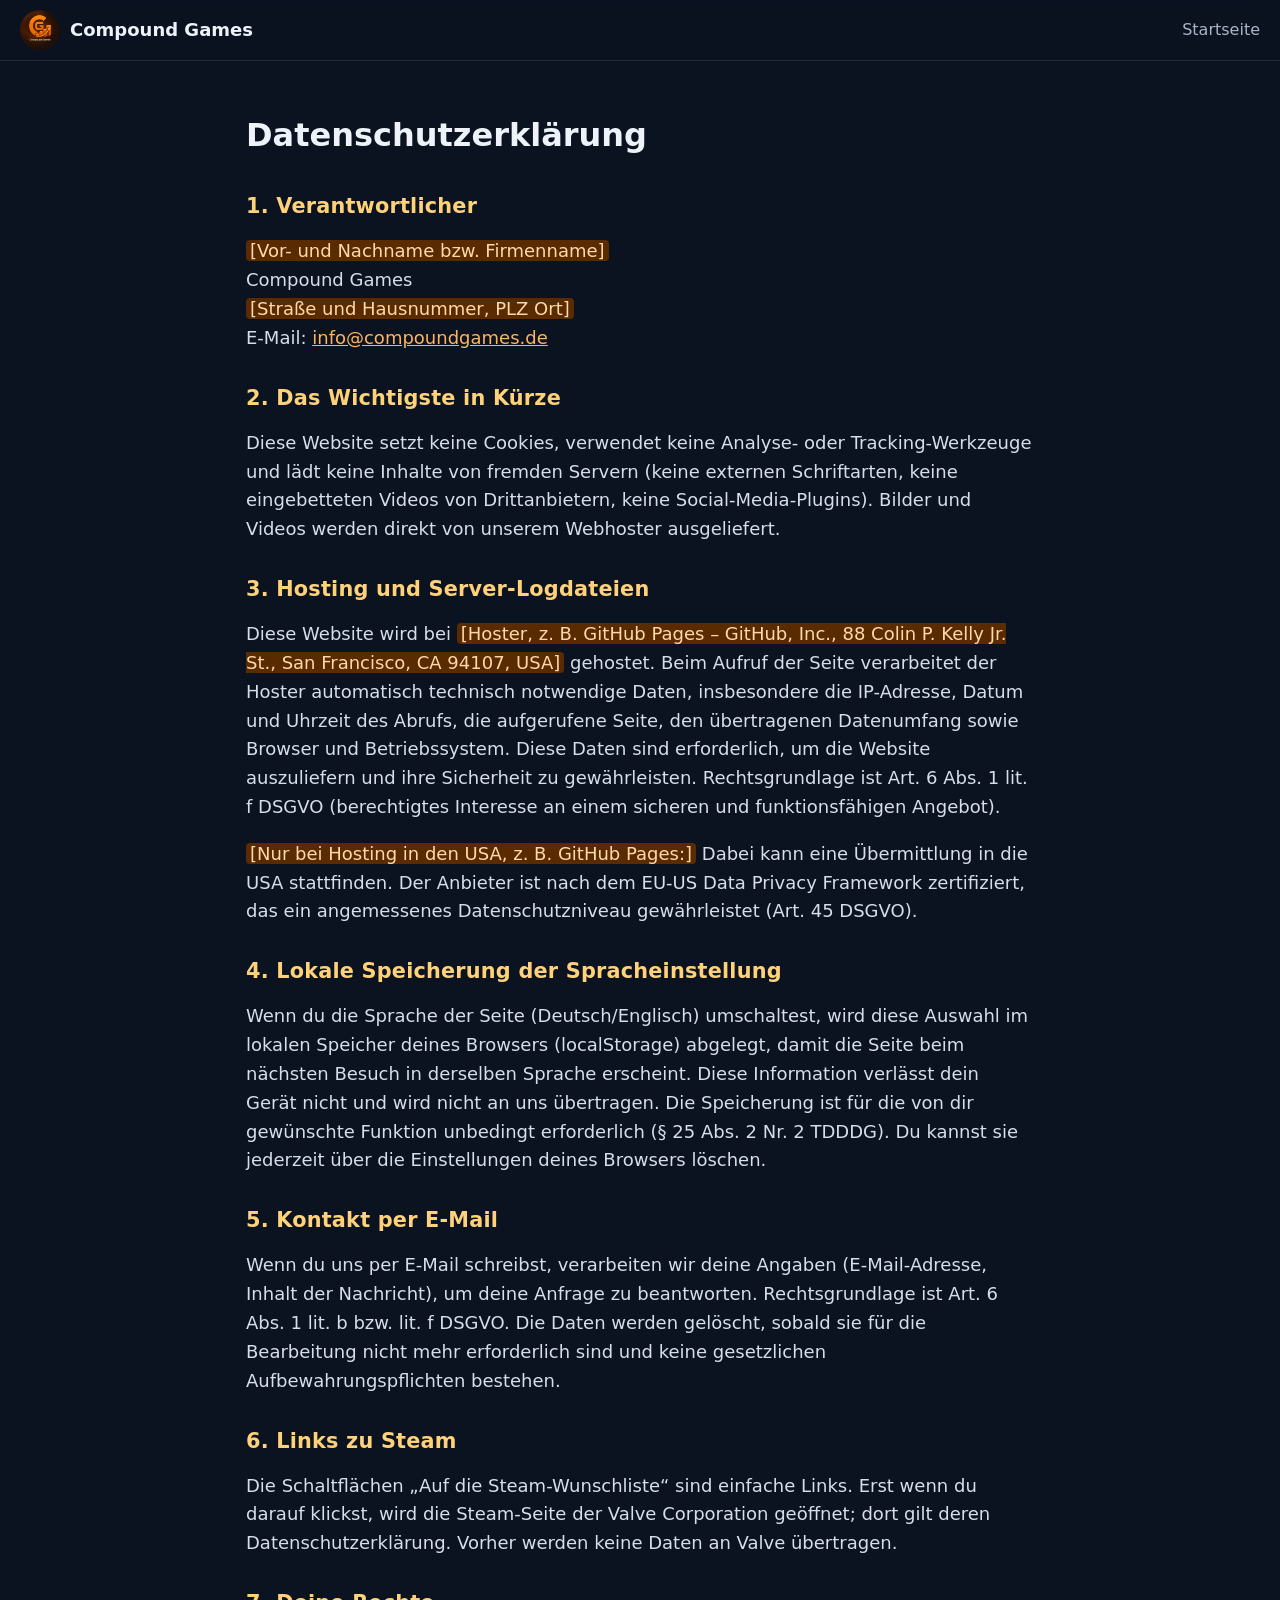
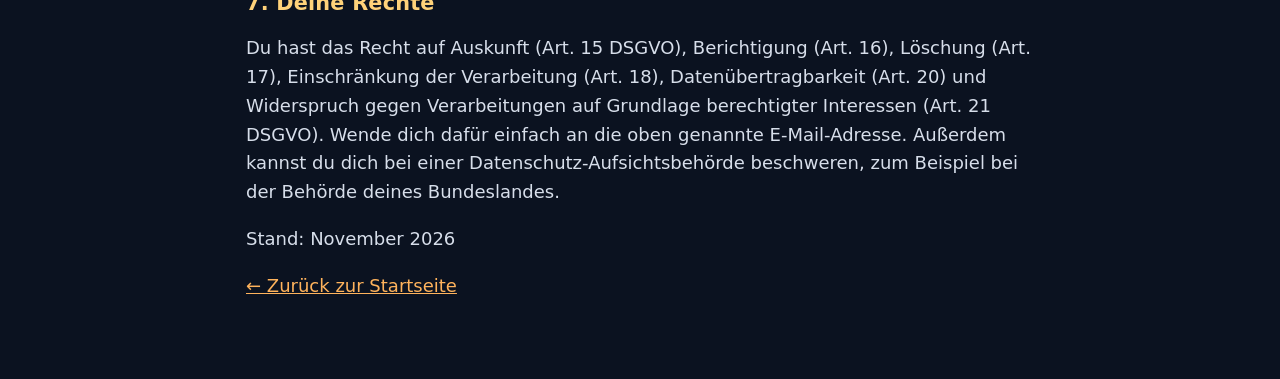
==== datenschutz.html @ 683b32e6 "Webseite compoundgames.de: Startseite Chop Till Spring, Impressum, Datenschutz Co-Authored-By: Claud" ====
<!doctype html>
<html lang="de">
<head>
<meta charset="utf-8">
<meta name="viewport" content="width=device-width, initial-scale=1">
<title>Datenschutz – Compound Games</title>
<meta name="robots" content="noindex">
<link rel="icon" type="image/png" href="img/favicon.png">
<link rel="stylesheet" href="style.css">
</head>
<body>
<header class="topbar">
  <a class="brand" href="index.html"><img src="img/studio_logo.webp" alt="" width="40" height="40"><span>Compound Games</span></a>
  <nav><a href="index.html">Startseite</a></nav>
</header>
<main class="legal">
  <h1>Datenschutzerklärung</h1>

  <h2>1. Verantwortlicher</h2>
  <p>
    <span class="todo">[Vor- und Nachname bzw. Firmenname]</span><br>
    Compound Games<br>
    <span class="todo">[Straße und Hausnummer, PLZ Ort]</span><br>
    E-Mail: <a href="mailto:info@compoundgames.de">info@compoundgames.de</a>
  </p>

  <h2>2. Das Wichtigste in Kürze</h2>
  <p>Diese Website setzt keine Cookies, verwendet keine Analyse- oder Tracking-Werkzeuge und lädt keine Inhalte von fremden Servern (keine externen Schriftarten, keine eingebetteten Videos von Drittanbietern, keine Social-Media-Plugins). Bilder und Videos werden direkt von unserem Webhoster ausgeliefert.</p>

  <h2>3. Hosting und Server-Logdateien</h2>
  <p>Diese Website wird bei <span class="todo">[Hoster, z. B. GitHub Pages – GitHub, Inc., 88 Colin P. Kelly Jr. St., San Francisco, CA 94107, USA]</span> gehostet. Beim Aufruf der Seite verarbeitet der Hoster automatisch technisch notwendige Daten, insbesondere die IP-Adresse, Datum und Uhrzeit des Abrufs, die aufgerufene Seite, den übertragenen Datenumfang sowie Browser und Betriebssystem. Diese Daten sind erforderlich, um die Website auszuliefern und ihre Sicherheit zu gewährleisten. Rechtsgrundlage ist Art. 6 Abs. 1 lit. f DSGVO (berechtigtes Interesse an einem sicheren und funktionsfähigen Angebot).</p>
  <p><span class="todo">[Nur bei Hosting in den USA, z. B. GitHub Pages:]</span> Dabei kann eine Übermittlung in die USA stattfinden. Der Anbieter ist nach dem EU-US Data Privacy Framework zertifiziert, das ein angemessenes Datenschutzniveau gewährleistet (Art. 45 DSGVO).</p>

  <h2>4. Lokale Speicherung der Spracheinstellung</h2>
  <p>Wenn du die Sprache der Seite (Deutsch/Englisch) umschaltest, wird diese Auswahl im lokalen Speicher deines Browsers (localStorage) abgelegt, damit die Seite beim nächsten Besuch in derselben Sprache erscheint. Diese Information verlässt dein Gerät nicht und wird nicht an uns übertragen. Die Speicherung ist für die von dir gewünschte Funktion unbedingt erforderlich (§ 25 Abs. 2 Nr. 2 TDDDG). Du kannst sie jederzeit über die Einstellungen deines Browsers löschen.</p>

  <h2>5. Kontakt per E-Mail</h2>
  <p>Wenn du uns per E-Mail schreibst, verarbeiten wir deine Angaben (E-Mail-Adresse, Inhalt der Nachricht), um deine Anfrage zu beantworten. Rechtsgrundlage ist Art. 6 Abs. 1 lit. b bzw. lit. f DSGVO. Die Daten werden gelöscht, sobald sie für die Bearbeitung nicht mehr erforderlich sind und keine gesetzlichen Aufbewahrungspflichten bestehen.</p>

  <h2>6. Links zu Steam</h2>
  <p>Die Schaltflächen „Auf die Steam-Wunschliste“ sind einfache Links. Erst wenn du darauf klickst, wird die Steam-Seite der Valve Corporation geöffnet; dort gilt deren Datenschutzerklärung. Vorher werden keine Daten an Valve übertragen.</p>

  <h2>7. Deine Rechte</h2>
  <p>Du hast das Recht auf Auskunft (Art. 15 DSGVO), Berichtigung (Art. 16), Löschung (Art. 17), Einschränkung der Verarbeitung (Art. 18), Datenübertragbarkeit (Art. 20) und Widerspruch gegen Verarbeitungen auf Grundlage berechtigter Interessen (Art. 21 DSGVO). Wende dich dafür einfach an die oben genannte E-Mail-Adresse. Außerdem kannst du dich bei einer Datenschutz-Aufsichtsbehörde beschweren, zum Beispiel bei der Behörde deines Bundeslandes.</p>

  <p>Stand: November 2026</p>
  <p><a href="index.html">← Zurück zur Startseite</a></p>
</main>
</body>
</html>
---- style.css ----
/* Chop Till Spring / Compound Games – keine externen Schriften oder Dienste (DSGVO-freundlich) */
:root {
  --night: #0b1220;
  --night-2: #121c30;
  --panel: #18233a;
  --line: rgba(255, 255, 255, 0.10);
  --snow: #eef3fa;
  --muted: #aab6c8;
  --ember: #ff8a1f;
  --ember-2: #ffb35c;
  --gold: #ffd27a;
  --radius: 14px;
  --font: "Segoe UI", system-ui, -apple-system, "Helvetica Neue", Arial, sans-serif;
}

* { box-sizing: border-box; }
html { scroll-behavior: smooth; scroll-padding-top: 72px; }
body {
  margin: 0;
  background: var(--night);
  color: var(--snow);
  font-family: var(--font);
  font-size: 18px;
  line-height: 1.6;
  -webkit-font-smoothing: antialiased;
}
img { max-width: 100%; display: block; }
a { color: var(--ember-2); }
h2 { font-size: clamp(1.6rem, 3.2vw, 2.3rem); line-height: 1.2; margin: 0 0 .6em; letter-spacing: .01em; }
.wrap { max-width: 1160px; margin: 0 auto; padding: 0 16px; }
.center { text-align: center; }

/* Sprache: nur die gewaehlte anzeigen */
html[lang="de"] [lang="en"]:not(html),
html[lang="en"] [lang="de"]:not(html) { display: none !important; }

/* ---------- Kopfzeile ---------- */
.topbar {
  position: fixed; inset: 0 0 auto 0; z-index: 50;
  display: flex; align-items: center; gap: 24px;
  padding: 10px 20px;
  background: rgba(11, 18, 32, 0.78);
  backdrop-filter: blur(10px);
  border-bottom: 1px solid var(--line);
}
.brand { display: flex; align-items: center; gap: 10px; color: var(--snow); text-decoration: none; font-weight: 700; white-space: nowrap; }
.brand img { width: 40px; height: 40px; border-radius: 50%; }
.topbar nav { display: flex; gap: 22px; margin-left: auto; }
.topbar nav a { color: var(--muted); text-decoration: none; font-size: 16px; }
.topbar nav a:hover { color: var(--snow); }
.langswitch { display: flex; border: 1px solid var(--line); border-radius: 999px; overflow: hidden; }
.langswitch button {
  background: none; border: 0; color: var(--muted); font: inherit; font-size: 14px; font-weight: 700;
  padding: 5px 12px; cursor: pointer;
}
.langswitch button.on { background: var(--ember); color: #1d0e00; }

/* ---------- Kopfbild ---------- */
.hero {
  position: relative; min-height: 100vh; min-height: 100svh;
  display: grid; place-items: center; text-align: center;
  padding: 110px 16px 70px; overflow: hidden;
}
.hero-bg {
  position: absolute; inset: 0;
  background: url("img/hero.webp") center 40% / cover no-repeat;
}
.hero-bg::after {
  content: ""; position: absolute; inset: 0;
  background:
    radial-gradient(ellipse at 50% 45%, rgba(11,18,32,.25) 0%, rgba(11,18,32,.70) 70%),
    linear-gradient(to bottom, rgba(11,18,32,.35) 0%, rgba(11,18,32,0) 30%, rgba(11,18,32,.6) 75%, var(--night) 100%);
}
.hero-inner { position: relative; max-width: 860px; }
.game-logo { width: min(640px, 92%); margin: 0 auto 18px; filter: drop-shadow(0 10px 30px rgba(0,0,0,.6)); }
.tagline { font-size: clamp(1.05rem, 2.2vw, 1.3rem); margin: 0 auto 28px; max-width: 720px; text-shadow: 0 2px 12px rgba(0,0,0,.8); }
.cta { display: flex; gap: 14px; justify-content: center; flex-wrap: wrap; }
.soon { margin-top: 18px; color: var(--gold); font-size: 15px; text-shadow: 0 2px 10px rgba(0,0,0,.8); }

.btn {
  display: inline-block; padding: 14px 26px; border-radius: 999px;
  font-weight: 700; text-decoration: none; color: var(--snow);
  border: 2px solid rgba(255,255,255,.55); background: rgba(11,18,32,.45);
  transition: transform .15s, background .15s, box-shadow .15s;
}
.btn:hover { transform: translateY(-2px); background: rgba(11,18,32,.7); }
.btn.primary {
  border-color: transparent; color: #1d0e00;
  background: linear-gradient(180deg, var(--ember-2), var(--ember));
  box-shadow: 0 6px 24px rgba(255,138,31,.35);
}
.btn.primary:hover { box-shadow: 0 8px 32px rgba(255,138,31,.55); background: linear-gradient(180deg, #ffc47a, #ff9a3a); }

/* Schnee */
.snow, .snow::before, .snow::after {
  position: absolute; inset: -200px 0 0 0; pointer-events: none;
  background-image:
    radial-gradient(2px 2px at 20px 30px, #fff 50%, transparent 51%),
    radial-gradient(2px 2px at 120px 80px, #fff 50%, transparent 51%),
    radial-gradient(3px 3px at 200px 150px, rgba(255,255,255,.8) 50%, transparent 51%),
    radial-gradient(2px 2px at 60px 190px, #fff 50%, transparent 51%),
    radial-gradient(3px 3px at 170px 10px, rgba(255,255,255,.7) 50%, transparent 51%);
  background-size: 240px 220px;
  animation: snow 14s linear infinite;
  opacity: .6;
}
.snow::before { content: ""; background-size: 320px 300px; animation-duration: 22s; opacity: .5; }
.snow::after { content: ""; background-size: 180px 170px; animation-duration: 10s; opacity: .35; }
@keyframes snow { to { transform: translateY(220px); } }
@media (prefers-reduced-motion: reduce) { .snow, .snow::before, .snow::after { animation: none; } html { scroll-behavior: auto; } }

/* ---------- Geschichte ---------- */
section { padding: 80px 0; }
.story .wrap { display: grid; grid-template-columns: repeat(3, 1fr); gap: 28px; }
.story article {
  background: linear-gradient(180deg, var(--panel), var(--night-2));
  border: 1px solid var(--line); border-radius: var(--radius); padding: 28px;
}
.story h2 { font-size: 1.35rem; color: var(--gold); }
.story p { margin: 0; color: #d7deea; }

/* ---------- Features ---------- */
.features { background: linear-gradient(180deg, var(--night), #0f1a2e 50%, var(--night)); }
.feature-grid {
  list-style: none; margin: 30px 0 0; padding: 0;
  display: grid; grid-template-columns: repeat(4, 1fr); gap: 18px;
}
.feature-grid li {
  background: var(--panel); border: 1px solid var(--line); border-radius: var(--radius);
  padding: 22px; color: #d7deea; font-size: 16px; line-height: 1.5;
}
.feature-grid b { display: block; font-size: 2.2rem; line-height: 1.1; color: var(--ember-2); margin-bottom: 6px; }

/* ---------- Trailer ---------- */
.video-frame {
  margin-top: 26px; border-radius: var(--radius); overflow: hidden;
  border: 1px solid var(--line); box-shadow: 0 20px 60px rgba(0,0,0,.5);
  aspect-ratio: 16 / 9; background: #000;
}
.video-frame video { width: 100%; height: 100%; display: block; object-fit: cover; }

/* ---------- Bilder ---------- */
.shots { margin-top: 26px; display: grid; grid-template-columns: repeat(4, 1fr); gap: 14px; }
.shots button {
  padding: 0; border: 1px solid var(--line); border-radius: 10px; overflow: hidden;
  background: #000; cursor: zoom-in; aspect-ratio: 16 / 9;
}
.shots img { width: 100%; height: 100%; object-fit: cover; transition: transform .25s, opacity .25s; opacity: .92; }
.shots button:hover img { transform: scale(1.04); opacity: 1; }

.lightbox {
  position: fixed; inset: 0; z-index: 100; background: rgba(4, 8, 16, .94);
  display: flex; align-items: center; justify-content: center; padding: 16px;
}
.lightbox[hidden] { display: none; }
.lightbox img { max-width: 100%; max-height: 90vh; border-radius: 8px; box-shadow: 0 10px 50px rgba(0,0,0,.7); }
.lightbox button {
  position: absolute; background: rgba(0,0,0,.6); color: #fff; border: 1px solid rgba(255,255,255,.35);
  font-size: 34px; line-height: 1; width: 52px; height: 52px; border-radius: 50%; cursor: pointer;
  z-index: 1; backdrop-filter: blur(4px);
}
.lightbox button:hover { background: rgba(0,0,0,.85); }
.lb-close { top: 16px; right: 16px; }
.lb-prev { left: 16px; top: 50%; transform: translateY(-50%); }
.lb-next { right: 16px; top: 50%; transform: translateY(-50%); }

/* ---------- Wunschliste ---------- */
.wishlist {
  background: url("img/page_bg.webp") center / cover no-repeat;
  position: relative;
}
.wishlist::before { content: ""; position: absolute; inset: 0; background: rgba(11,18,32,.72); }
.wishlist .wrap { position: relative; max-width: 760px; }
.wishlist p { color: #d7deea; margin: 0 0 26px; }

/* ---------- Studio ---------- */
.studio-inner { display: flex; gap: 40px; align-items: center; }
.studio-inner img { width: 220px; height: 220px; border-radius: 50%; flex: none; box-shadow: 0 10px 40px rgba(255,138,31,.25); }
.studio p { color: #d7deea; }

/* ---------- Fuss ---------- */
footer { border-top: 1px solid var(--line); padding: 26px 0; color: var(--muted); font-size: 15px; }
.foot { display: flex; justify-content: space-between; gap: 16px; flex-wrap: wrap; }
.foot a { color: var(--muted); margin-left: 18px; }
.foot a:hover { color: var(--snow); }

/* ---------- Rechtstexte ---------- */
.legal { max-width: 820px; margin: 0 auto; padding: 110px 16px 60px; }
.legal h1 { font-size: 2rem; margin-top: 0; }
.legal h2 { font-size: 1.3rem; margin-top: 1.6em; color: var(--gold); }
.legal p, .legal li { color: #d7deea; }
.todo { background: #5a2b00; color: #ffd9a8; padding: 0 4px; border-radius: 4px; }

/* ---------- Kleine Bildschirme ---------- */
@media (max-width: 980px) {
  .story .wrap { grid-template-columns: 1fr; }
  .feature-grid { grid-template-columns: repeat(2, 1fr); }
  .shots { grid-template-columns: repeat(2, 1fr); }
}
@media (max-width: 680px) {
  body { font-size: 17px; }
  .topbar { gap: 12px; padding: 8px 16px; }
  .topbar nav { display: none; }
  .langswitch { margin-left: auto; }
  section { padding: 56px 0; }
  .feature-grid { grid-template-columns: 1fr; }
  .studio-inner { flex-direction: column; text-align: center; }
  .studio-inner img { width: 160px; height: 160px; }
  .foot { flex-direction: column; align-items: center; text-align: center; }
  .foot a { margin: 0 9px; }
}
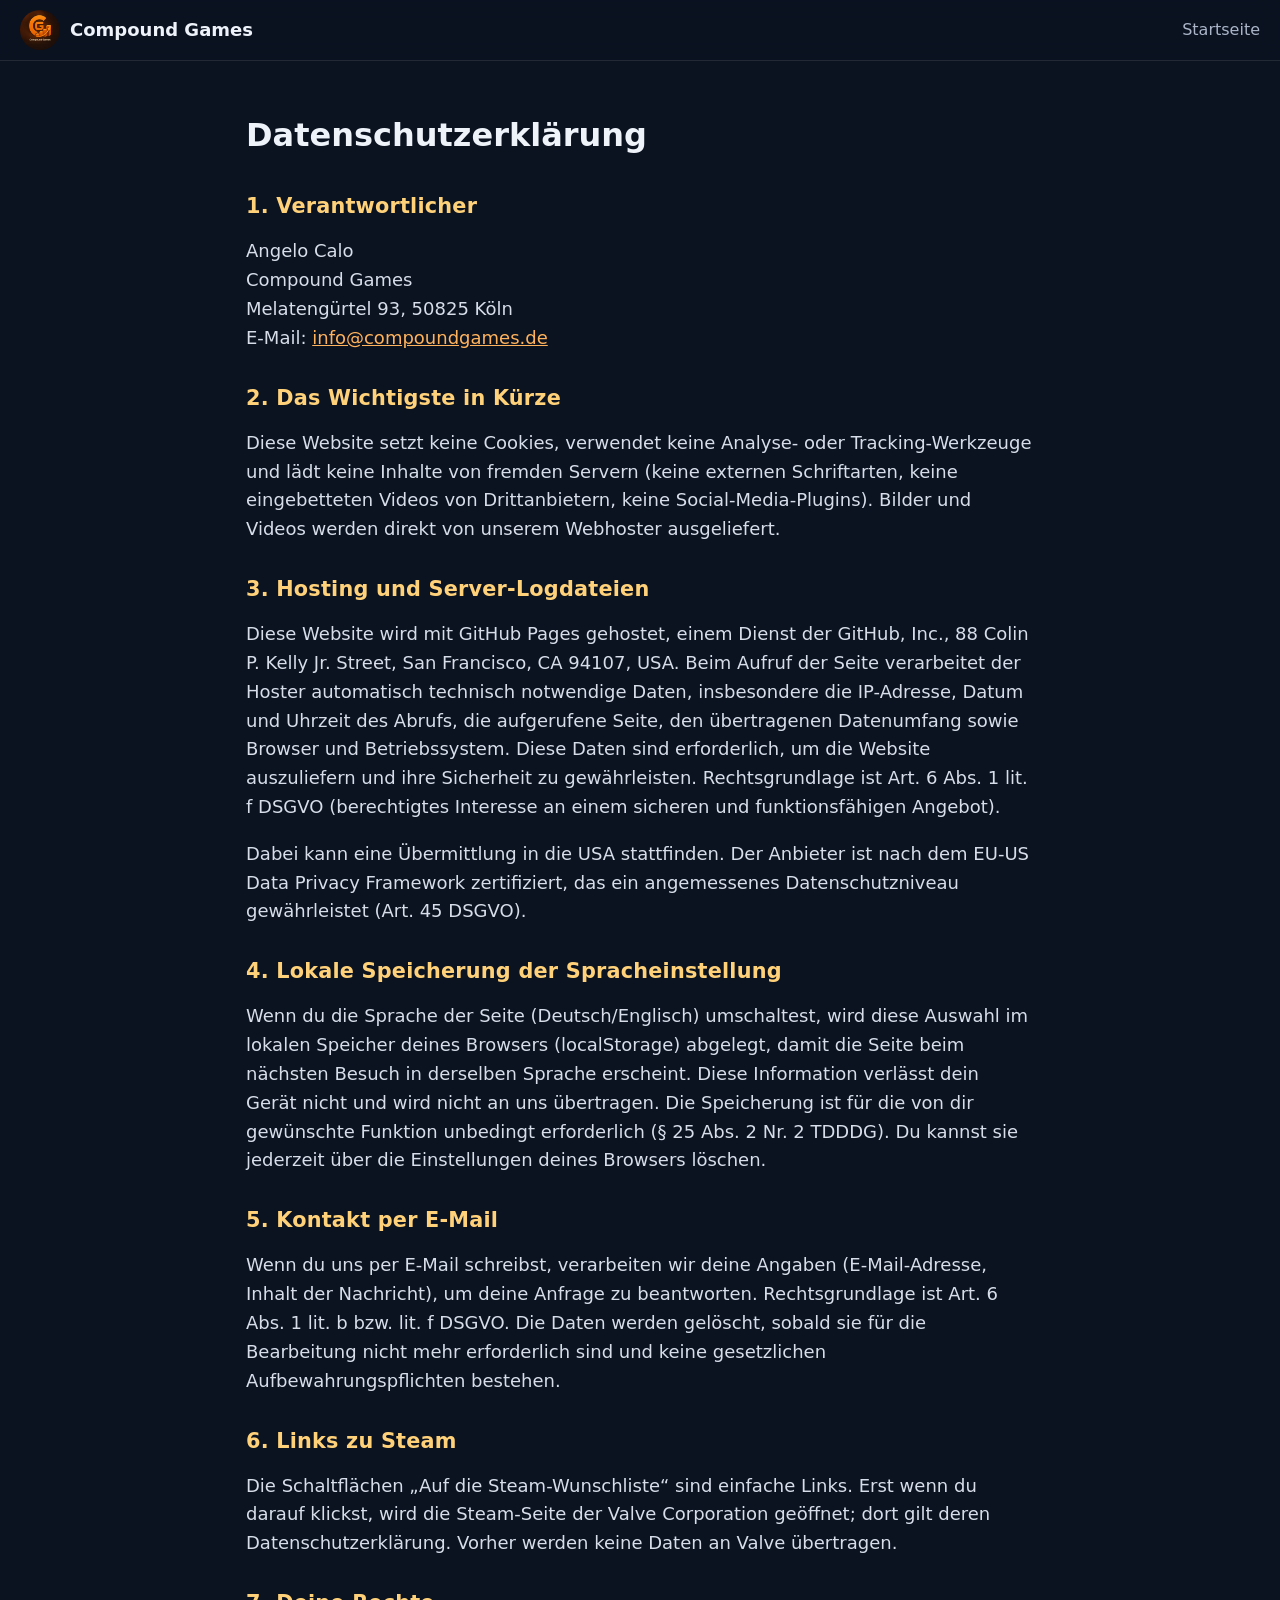
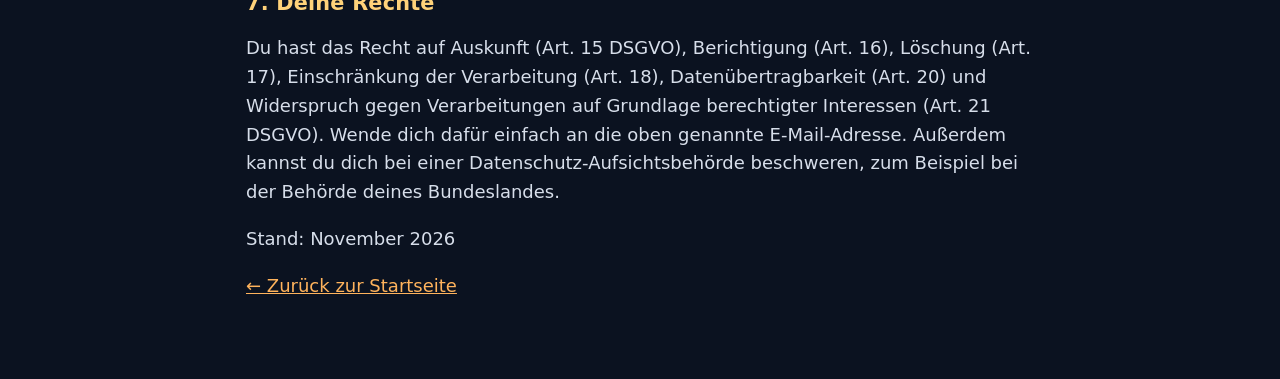
==== commit cff2dc48: "Impressum und Datenschutz ausgefuellt, Sprache nur nach Umschalten speichern Co-Authored-By: Claude " ====
--- a/datenschutz.html
+++ b/datenschutz.html
@@ -18,9 +18,9 @@
 
   <h2>1. Verantwortlicher</h2>
   <p>
-    <span class="todo">[Vor- und Nachname bzw. Firmenname]</span><br>
+    Angelo Calo<br>
     Compound Games<br>
-    <span class="todo">[Straße und Hausnummer, PLZ Ort]</span><br>
+    Melatengürtel 93, 50825 Köln<br>
     E-Mail: <a href="mailto:info@compoundgames.de">info@compoundgames.de</a>
   </p>
 
@@ -28,8 +28,8 @@
   <p>Diese Website setzt keine Cookies, verwendet keine Analyse- oder Tracking-Werkzeuge und lädt keine Inhalte von fremden Servern (keine externen Schriftarten, keine eingebetteten Videos von Drittanbietern, keine Social-Media-Plugins). Bilder und Videos werden direkt von unserem Webhoster ausgeliefert.</p>
 
   <h2>3. Hosting und Server-Logdateien</h2>
-  <p>Diese Website wird bei <span class="todo">[Hoster, z. B. GitHub Pages – GitHub, Inc., 88 Colin P. Kelly Jr. St., San Francisco, CA 94107, USA]</span> gehostet. Beim Aufruf der Seite verarbeitet der Hoster automatisch technisch notwendige Daten, insbesondere die IP-Adresse, Datum und Uhrzeit des Abrufs, die aufgerufene Seite, den übertragenen Datenumfang sowie Browser und Betriebssystem. Diese Daten sind erforderlich, um die Website auszuliefern und ihre Sicherheit zu gewährleisten. Rechtsgrundlage ist Art. 6 Abs. 1 lit. f DSGVO (berechtigtes Interesse an einem sicheren und funktionsfähigen Angebot).</p>
-  <p><span class="todo">[Nur bei Hosting in den USA, z. B. GitHub Pages:]</span> Dabei kann eine Übermittlung in die USA stattfinden. Der Anbieter ist nach dem EU-US Data Privacy Framework zertifiziert, das ein angemessenes Datenschutzniveau gewährleistet (Art. 45 DSGVO).</p>
+  <p>Diese Website wird mit GitHub Pages gehostet, einem Dienst der GitHub, Inc., 88 Colin P. Kelly Jr. Street, San Francisco, CA 94107, USA. Beim Aufruf der Seite verarbeitet der Hoster automatisch technisch notwendige Daten, insbesondere die IP-Adresse, Datum und Uhrzeit des Abrufs, die aufgerufene Seite, den übertragenen Datenumfang sowie Browser und Betriebssystem. Diese Daten sind erforderlich, um die Website auszuliefern und ihre Sicherheit zu gewährleisten. Rechtsgrundlage ist Art. 6 Abs. 1 lit. f DSGVO (berechtigtes Interesse an einem sicheren und funktionsfähigen Angebot).</p>
+  <p>Dabei kann eine Übermittlung in die USA stattfinden. Der Anbieter ist nach dem EU-US Data Privacy Framework zertifiziert, das ein angemessenes Datenschutzniveau gewährleistet (Art. 45 DSGVO).</p>
 
   <h2>4. Lokale Speicherung der Spracheinstellung</h2>
   <p>Wenn du die Sprache der Seite (Deutsch/Englisch) umschaltest, wird diese Auswahl im lokalen Speicher deines Browsers (localStorage) abgelegt, damit die Seite beim nächsten Besuch in derselben Sprache erscheint. Diese Information verlässt dein Gerät nicht und wird nicht an uns übertragen. Die Speicherung ist für die von dir gewünschte Funktion unbedingt erforderlich (§ 25 Abs. 2 Nr. 2 TDDDG). Du kannst sie jederzeit über die Einstellungen deines Browsers löschen.</p>
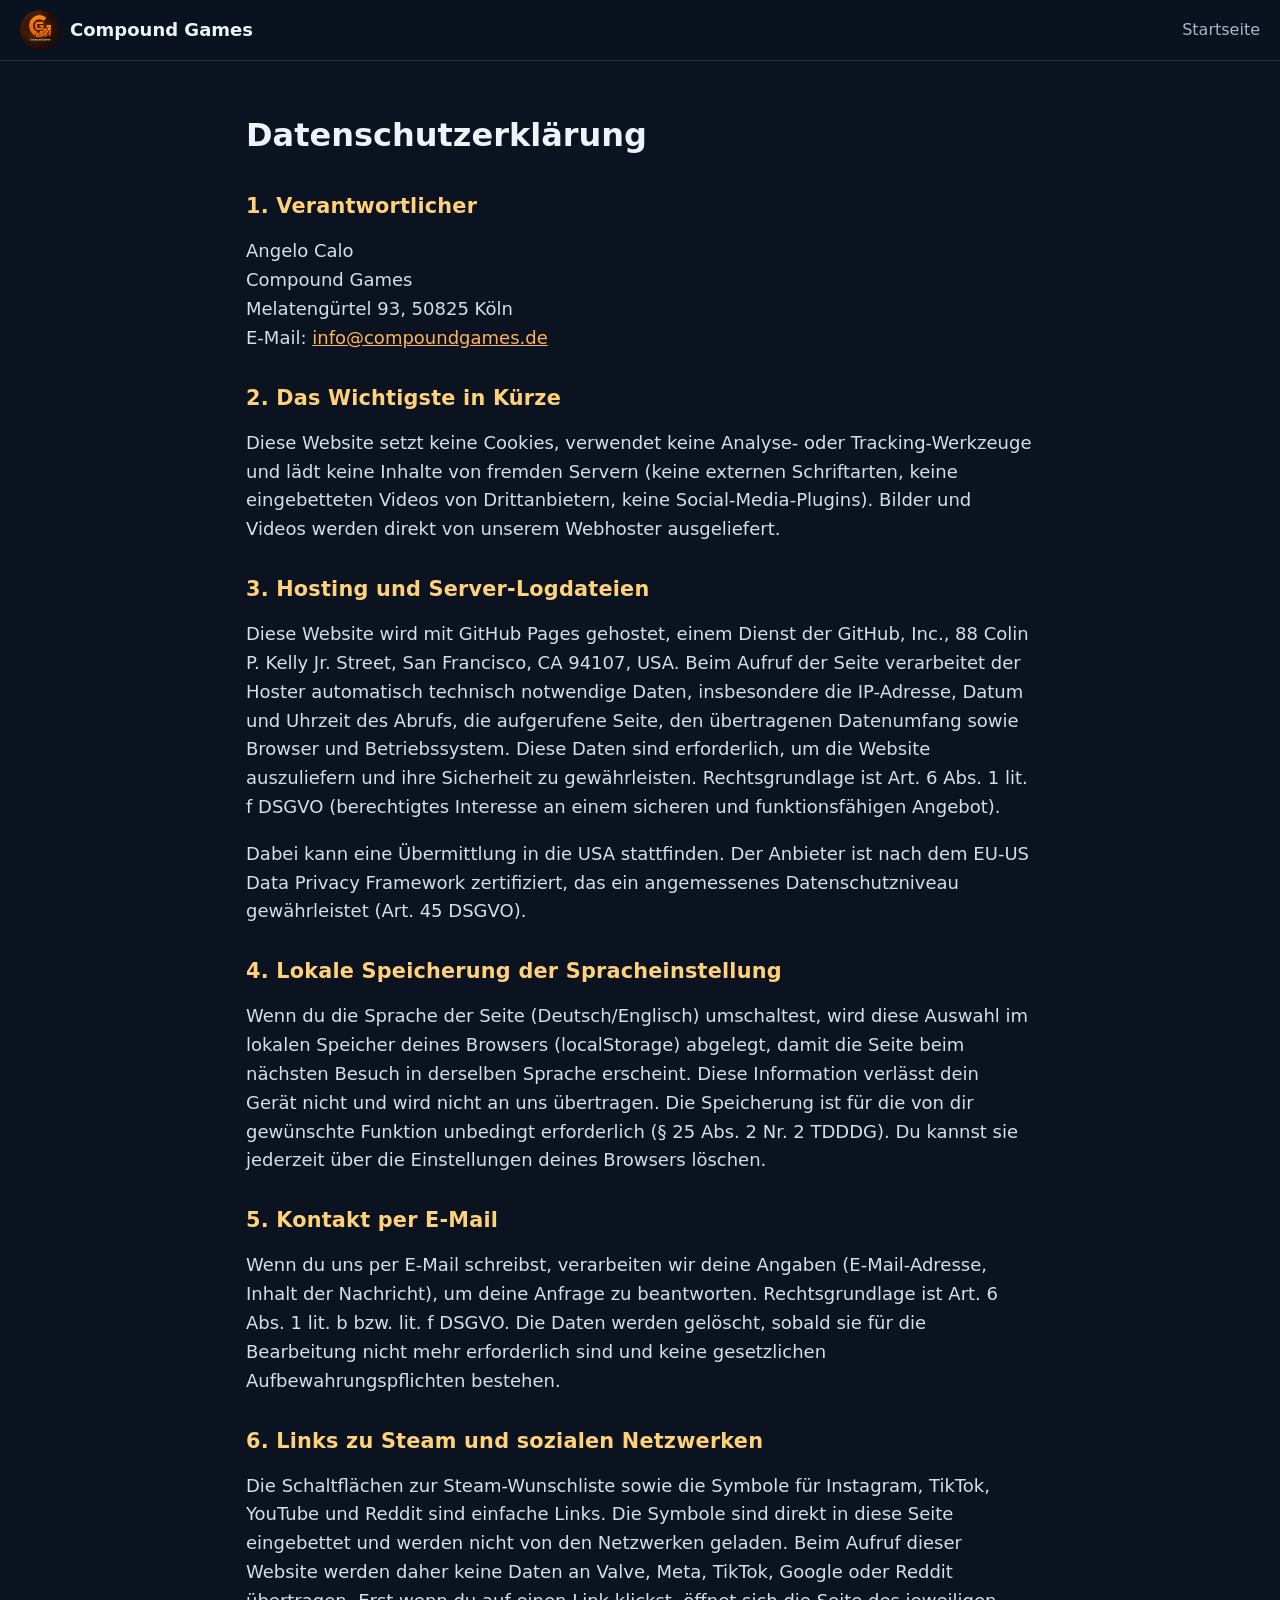
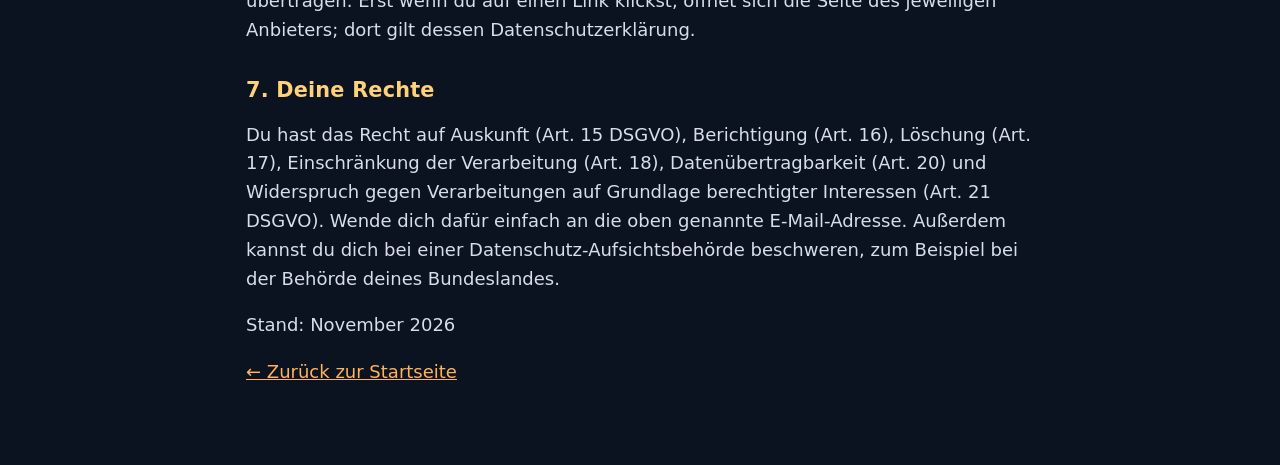
==== commit fe644935: "Social-Media-Links (Instagram, TikTok, YouTube, Reddit) im Studio-Bereich und Fuss Eingebettete SVG-" ====
--- a/datenschutz.html
+++ b/datenschutz.html
@@ -37,8 +37,8 @@
   <h2>5. Kontakt per E-Mail</h2>
   <p>Wenn du uns per E-Mail schreibst, verarbeiten wir deine Angaben (E-Mail-Adresse, Inhalt der Nachricht), um deine Anfrage zu beantworten. Rechtsgrundlage ist Art. 6 Abs. 1 lit. b bzw. lit. f DSGVO. Die Daten werden gelöscht, sobald sie für die Bearbeitung nicht mehr erforderlich sind und keine gesetzlichen Aufbewahrungspflichten bestehen.</p>
 
-  <h2>6. Links zu Steam</h2>
-  <p>Die Schaltflächen „Auf die Steam-Wunschliste“ sind einfache Links. Erst wenn du darauf klickst, wird die Steam-Seite der Valve Corporation geöffnet; dort gilt deren Datenschutzerklärung. Vorher werden keine Daten an Valve übertragen.</p>
+  <h2>6. Links zu Steam und sozialen Netzwerken</h2>
+  <p>Die Schaltflächen zur Steam-Wunschliste sowie die Symbole für Instagram, TikTok, YouTube und Reddit sind einfache Links. Die Symbole sind direkt in diese Seite eingebettet und werden nicht von den Netzwerken geladen. Beim Aufruf dieser Website werden daher keine Daten an Valve, Meta, TikTok, Google oder Reddit übertragen. Erst wenn du auf einen Link klickst, öffnet sich die Seite des jeweiligen Anbieters; dort gilt dessen Datenschutzerklärung.</p>
 
   <h2>7. Deine Rechte</h2>
   <p>Du hast das Recht auf Auskunft (Art. 15 DSGVO), Berichtigung (Art. 16), Löschung (Art. 17), Einschränkung der Verarbeitung (Art. 18), Datenübertragbarkeit (Art. 20) und Widerspruch gegen Verarbeitungen auf Grundlage berechtigter Interessen (Art. 21 DSGVO). Wende dich dafür einfach an die oben genannte E-Mail-Adresse. Außerdem kannst du dich bei einer Datenschutz-Aufsichtsbehörde beschweren, zum Beispiel bei der Behörde deines Bundeslandes.</p>
--- a/style.css
+++ b/style.css
@@ -89,6 +89,11 @@
   background: linear-gradient(180deg, var(--ember-2), var(--ember));
   box-shadow: 0 6px 24px rgba(255,138,31,.35);
 }
+.btn.disabled {
+  cursor: default; color: var(--gold);
+  border: 2px dashed rgba(255, 210, 122, .55); background: rgba(11,18,32,.55);
+}
+.btn.disabled:hover { transform: none; background: rgba(11,18,32,.55); }
 .btn.primary:hover { box-shadow: 0 8px 32px rgba(255,138,31,.55); background: linear-gradient(180deg, #ffc47a, #ff9a3a); }
 
 /* Schnee */
@@ -178,6 +183,21 @@
 .studio-inner img { width: 220px; height: 220px; border-radius: 50%; flex: none; box-shadow: 0 10px 40px rgba(255,138,31,.25); }
 .studio p { color: #d7deea; }
 
+/* Social-Media-Links */
+.socials-title { margin-bottom: 8px; }
+.socials { display: flex; flex-wrap: wrap; gap: 10px; }
+.socials a {
+  display: inline-flex; align-items: center; gap: 8px;
+  padding: 8px 16px 8px 12px; border-radius: 999px;
+  border: 1px solid var(--line); background: var(--panel);
+  color: var(--snow); text-decoration: none; font-size: 16px; font-weight: 600;
+  transition: border-color .15s, color .15s, transform .15s;
+}
+.socials a:hover { border-color: var(--ember); color: var(--ember-2); transform: translateY(-1px); }
+.socials svg, .foot-social svg { width: 22px; height: 22px; flex: none; }
+.foot-social { display: inline-flex; gap: 14px; align-items: center; }
+.foot .foot-social a { margin: 0; display: inline-flex; }
+
 /* ---------- Fuss ---------- */
 footer { border-top: 1px solid var(--line); padding: 26px 0; color: var(--muted); font-size: 15px; }
 .foot { display: flex; justify-content: space-between; gap: 16px; flex-wrap: wrap; }
@@ -206,6 +226,7 @@
   .feature-grid { grid-template-columns: 1fr; }
   .studio-inner { flex-direction: column; text-align: center; }
   .studio-inner img { width: 160px; height: 160px; }
+  .socials { justify-content: center; }
   .foot { flex-direction: column; align-items: center; text-align: center; }
   .foot a { margin: 0 9px; }
 }
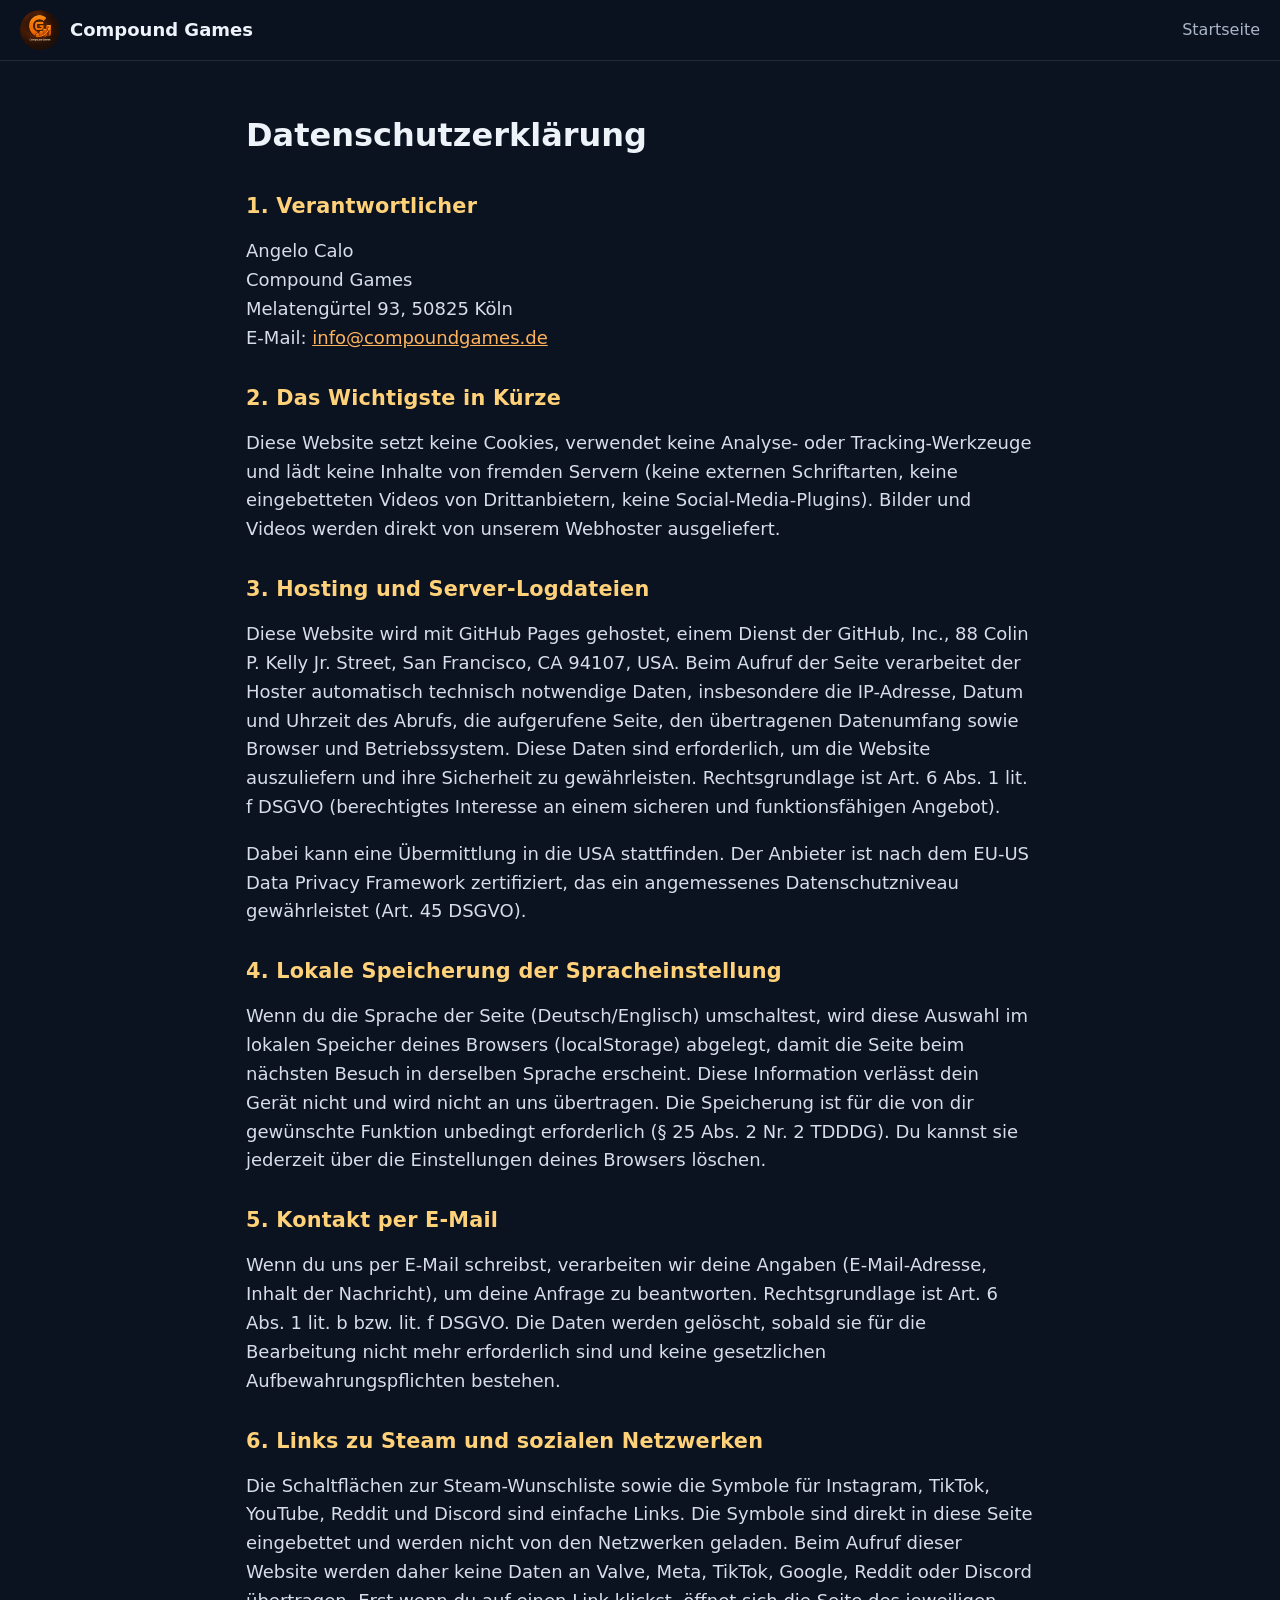
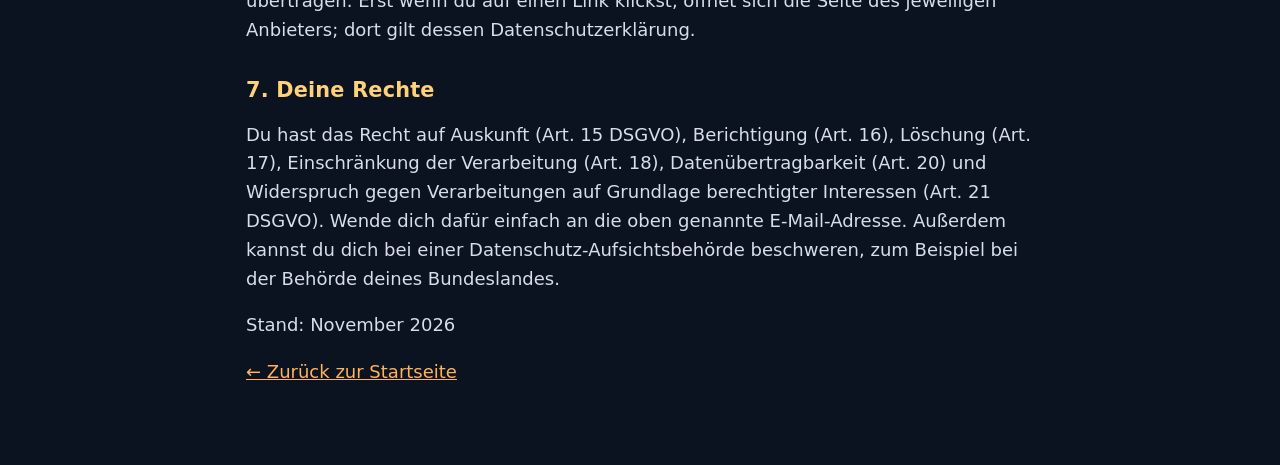
==== commit c99f92d9: "Discord-Link auf der Startseite und in der Datenschutzerklaerung Co-Authored-By: Claude Opus 5.5 <no" ====
--- a/datenschutz.html
+++ b/datenschutz.html
@@ -38,7 +38,7 @@
   <p>Wenn du uns per E-Mail schreibst, verarbeiten wir deine Angaben (E-Mail-Adresse, Inhalt der Nachricht), um deine Anfrage zu beantworten. Rechtsgrundlage ist Art. 6 Abs. 1 lit. b bzw. lit. f DSGVO. Die Daten werden gelöscht, sobald sie für die Bearbeitung nicht mehr erforderlich sind und keine gesetzlichen Aufbewahrungspflichten bestehen.</p>
 
   <h2>6. Links zu Steam und sozialen Netzwerken</h2>
-  <p>Die Schaltflächen zur Steam-Wunschliste sowie die Symbole für Instagram, TikTok, YouTube und Reddit sind einfache Links. Die Symbole sind direkt in diese Seite eingebettet und werden nicht von den Netzwerken geladen. Beim Aufruf dieser Website werden daher keine Daten an Valve, Meta, TikTok, Google oder Reddit übertragen. Erst wenn du auf einen Link klickst, öffnet sich die Seite des jeweiligen Anbieters; dort gilt dessen Datenschutzerklärung.</p>
+  <p>Die Schaltflächen zur Steam-Wunschliste sowie die Symbole für Instagram, TikTok, YouTube, Reddit und Discord sind einfache Links. Die Symbole sind direkt in diese Seite eingebettet und werden nicht von den Netzwerken geladen. Beim Aufruf dieser Website werden daher keine Daten an Valve, Meta, TikTok, Google, Reddit oder Discord übertragen. Erst wenn du auf einen Link klickst, öffnet sich die Seite des jeweiligen Anbieters; dort gilt dessen Datenschutzerklärung.</p>
 
   <h2>7. Deine Rechte</h2>
   <p>Du hast das Recht auf Auskunft (Art. 15 DSGVO), Berichtigung (Art. 16), Löschung (Art. 17), Einschränkung der Verarbeitung (Art. 18), Datenübertragbarkeit (Art. 20) und Widerspruch gegen Verarbeitungen auf Grundlage berechtigter Interessen (Art. 21 DSGVO). Wende dich dafür einfach an die oben genannte E-Mail-Adresse. Außerdem kannst du dich bei einer Datenschutz-Aufsichtsbehörde beschweren, zum Beispiel bei der Behörde deines Bundeslandes.</p>
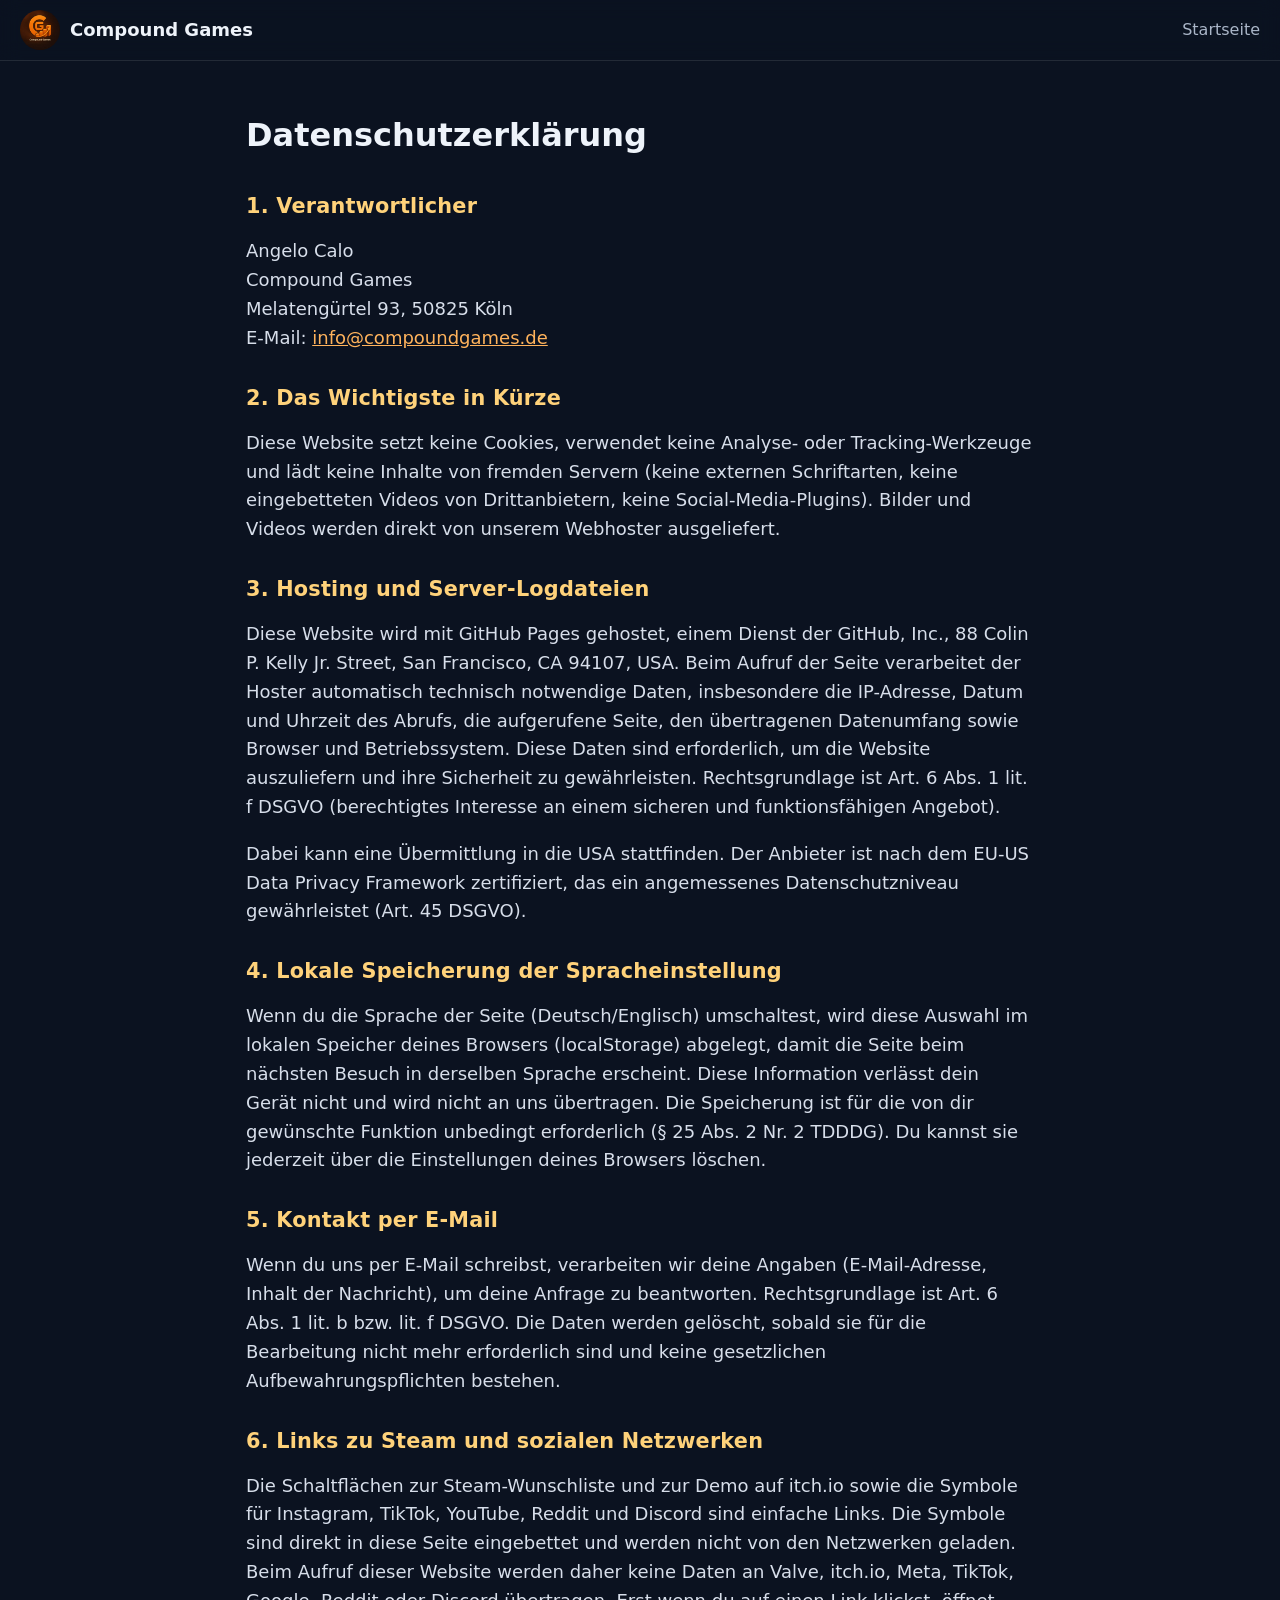
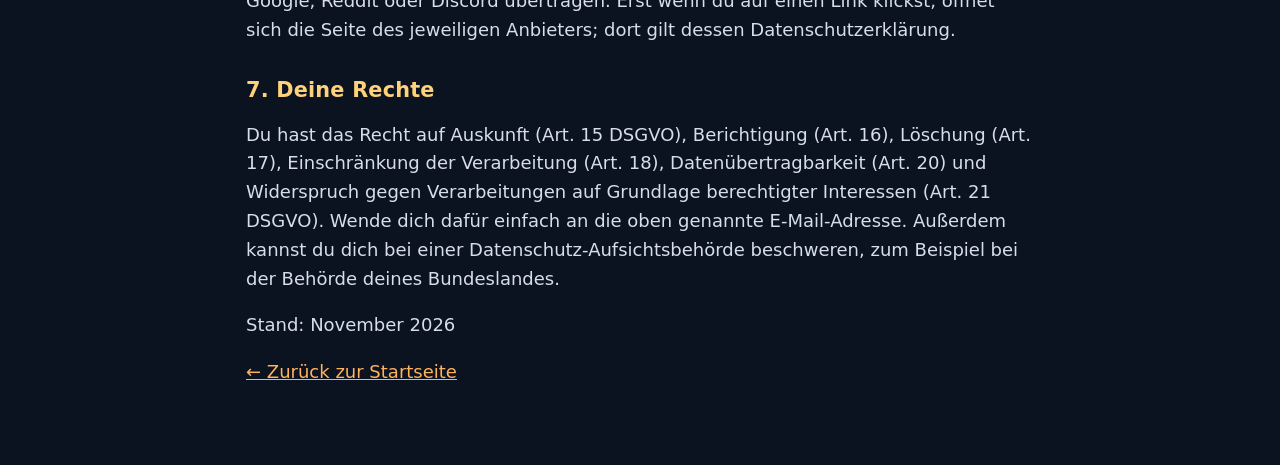
==== commit 5d631196: "Demo-Knopf zu itch.io auf der Startseite Co-Authored-By: Claude Opus 5.5 <noreply@anthropic.com>" ====
--- a/datenschutz.html
+++ b/datenschutz.html
@@ -38,7 +38,7 @@
   <p>Wenn du uns per E-Mail schreibst, verarbeiten wir deine Angaben (E-Mail-Adresse, Inhalt der Nachricht), um deine Anfrage zu beantworten. Rechtsgrundlage ist Art. 6 Abs. 1 lit. b bzw. lit. f DSGVO. Die Daten werden gelöscht, sobald sie für die Bearbeitung nicht mehr erforderlich sind und keine gesetzlichen Aufbewahrungspflichten bestehen.</p>
 
   <h2>6. Links zu Steam und sozialen Netzwerken</h2>
-  <p>Die Schaltflächen zur Steam-Wunschliste sowie die Symbole für Instagram, TikTok, YouTube, Reddit und Discord sind einfache Links. Die Symbole sind direkt in diese Seite eingebettet und werden nicht von den Netzwerken geladen. Beim Aufruf dieser Website werden daher keine Daten an Valve, Meta, TikTok, Google, Reddit oder Discord übertragen. Erst wenn du auf einen Link klickst, öffnet sich die Seite des jeweiligen Anbieters; dort gilt dessen Datenschutzerklärung.</p>
+  <p>Die Schaltflächen zur Steam-Wunschliste und zur Demo auf itch.io sowie die Symbole für Instagram, TikTok, YouTube, Reddit und Discord sind einfache Links. Die Symbole sind direkt in diese Seite eingebettet und werden nicht von den Netzwerken geladen. Beim Aufruf dieser Website werden daher keine Daten an Valve, itch.io, Meta, TikTok, Google, Reddit oder Discord übertragen. Erst wenn du auf einen Link klickst, öffnet sich die Seite des jeweiligen Anbieters; dort gilt dessen Datenschutzerklärung.</p>
 
   <h2>7. Deine Rechte</h2>
   <p>Du hast das Recht auf Auskunft (Art. 15 DSGVO), Berichtigung (Art. 16), Löschung (Art. 17), Einschränkung der Verarbeitung (Art. 18), Datenübertragbarkeit (Art. 20) und Widerspruch gegen Verarbeitungen auf Grundlage berechtigter Interessen (Art. 21 DSGVO). Wende dich dafür einfach an die oben genannte E-Mail-Adresse. Außerdem kannst du dich bei einer Datenschutz-Aufsichtsbehörde beschweren, zum Beispiel bei der Behörde deines Bundeslandes.</p>
